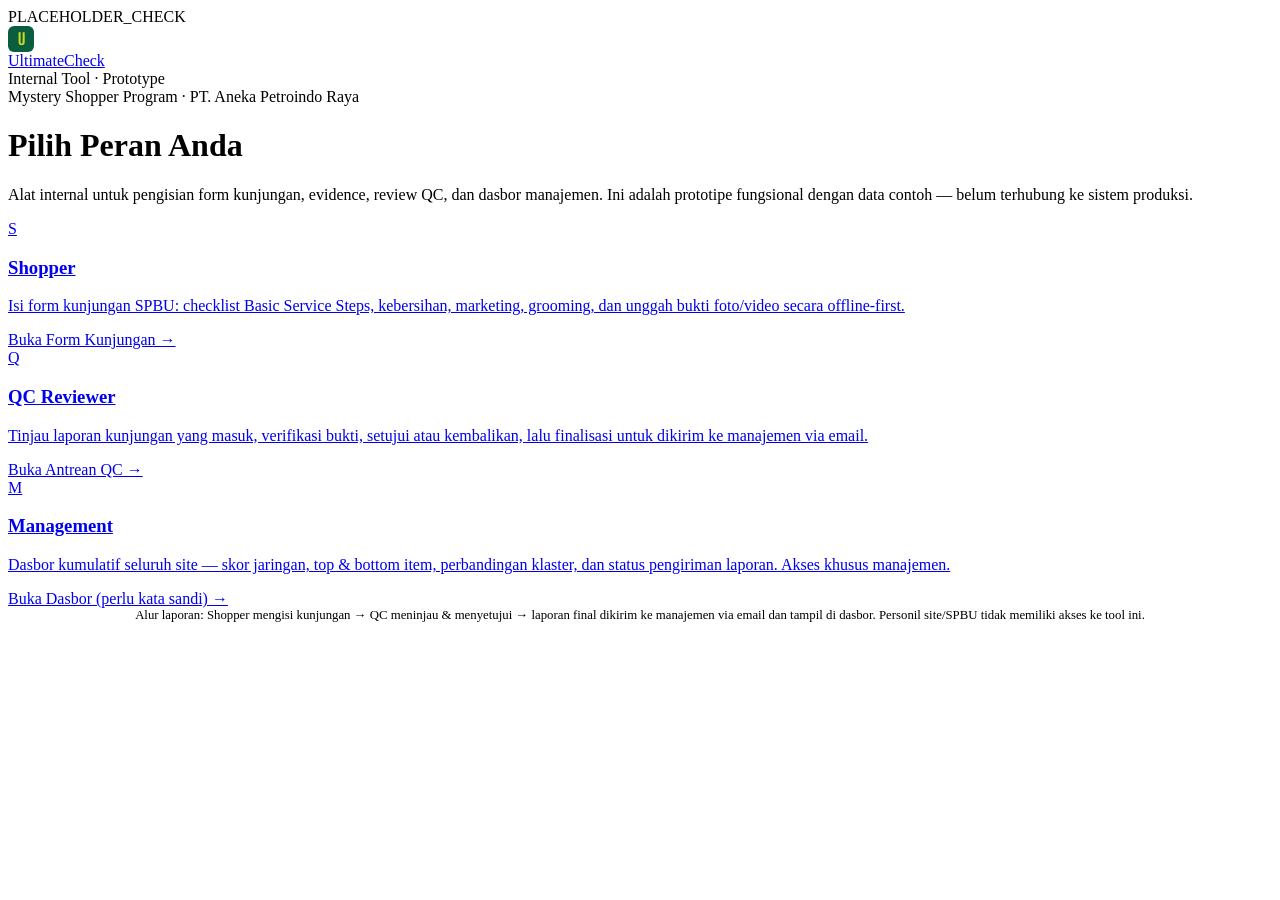
==== index.html @ e3fc6145 "Create index.html" ====
PLACEHOLDER_CHECK<!DOCTYPE html>
<html lang="id">
<head>
<meta charset="UTF-8">
<meta name="viewport" content="width=device-width, initial-scale=1">
<title>UltimateCheck — Internal Tool</title>
<link rel="preconnect" href="https://fonts.googleapis.com">
<link rel="stylesheet" href="https://fonts.googleapis.com/css2?family=Big+Shoulders+Display:wght@600;700;800&family=IBM+Plex+Sans:wght@400;500;600;700&family=IBM+Plex+Mono:wght@400;500;600&display=swap">
<link rel="stylesheet" href="styles.css">
</head>
<body>

  <header class="topbar">
    <a class="brandmark" href="index.html">
      <svg width="26" height="26" viewBox="0 0 26 26" xmlns="http://www.w3.org/2000/svg"><rect width="26" height="26" rx="6" fill="#0B5D3F"/><text x="13" y="19" font-family="Big Shoulders Display,sans-serif" font-size="16" font-weight="800" fill="#C7DB1F" text-anchor="middle">U</text></svg>
      <div class="name">Ultimate<span>Check</span></div>
    </a>
    <div class="right"><span class="role-chip">Internal Tool · Prototype</span></div>
  </header>

  <div class="portal-hero">
    <div class="eyebrow">Mystery Shopper Program · PT. Aneka Petroindo Raya</div>
    <h1>Pilih Peran Anda</h1>
    <p>Alat internal untuk pengisian form kunjungan, evidence, review QC, dan dasbor manajemen. Ini adalah prototipe fungsional dengan data contoh — belum terhubung ke sistem produksi.</p>
  </div>

  <div class="role-grid">
    <a class="role-card" href="shopper.html">
      <div class="icon">S</div>
      <h3>Shopper</h3>
      <p>Isi form kunjungan SPBU: checklist Basic Service Steps, kebersihan, marketing, grooming, dan unggah bukti foto/video secara offline-first.</p>
      <div class="go">Buka Form Kunjungan →</div>
    </a>
    <a class="role-card" href="qc.html">
      <div class="icon">Q</div>
      <h3>QC Reviewer</h3>
      <p>Tinjau laporan kunjungan yang masuk, verifikasi bukti, setujui atau kembalikan, lalu finalisasi untuk dikirim ke manajemen via email.</p>
      <div class="go">Buka Antrean QC →</div>
    </a>
    <a class="role-card" href="dashboard.html">
      <div class="icon">M</div>
      <h3>Management</h3>
      <p>Dasbor kumulatif seluruh site — skor jaringan, top &amp; bottom item, perbandingan klaster, dan status pengiriman laporan. Akses khusus manajemen.</p>
      <div class="go">Buka Dasbor (perlu kata sandi) →</div>
    </a>
  </div>

  <div class="wrap narrow" style="padding-top:0;">
    <div class="card" style="text-align:center; color:var(--ink-soft); font-size:12.8px;">
      Alur laporan: Shopper mengisi kunjungan → QC meninjau &amp; menyetujui → laporan final dikirim ke manajemen via email dan tampil di dasbor. Personil site/SPBU tidak memiliki akses ke tool ini.
    </div>
  </div>

<script src="data.js"></script>
</body>
</html>
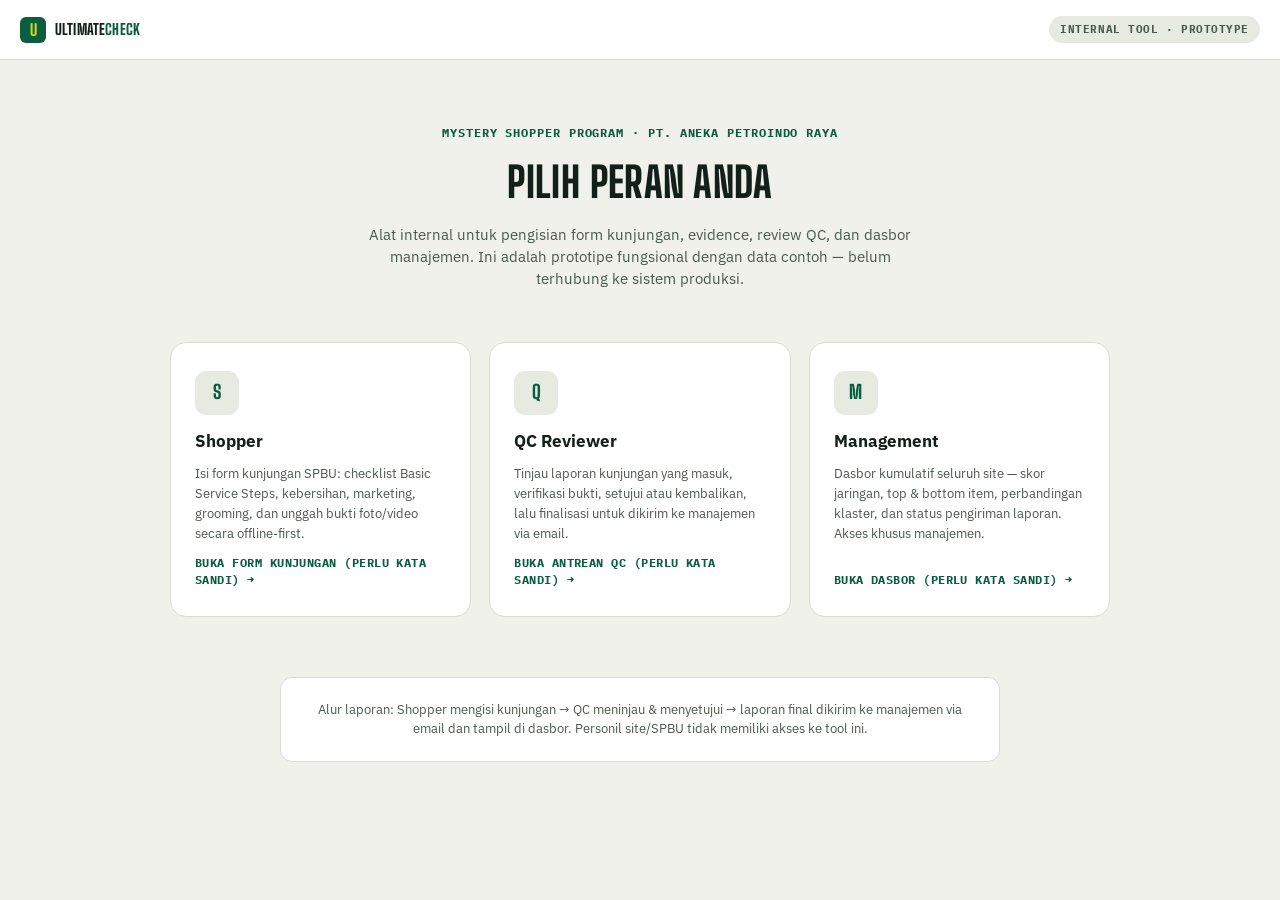
==== commit 0053f9da: "Update index.html" ====
--- a/index.html
+++ b/index.html
@@ -1,4 +1,4 @@
-PLACEHOLDER_CHECK<!DOCTYPE html>
+<!DOCTYPE html>
 <html lang="id">
 <head>
 <meta charset="UTF-8">
@@ -29,13 +29,13 @@
       <div class="icon">S</div>
       <h3>Shopper</h3>
       <p>Isi form kunjungan SPBU: checklist Basic Service Steps, kebersihan, marketing, grooming, dan unggah bukti foto/video secara offline-first.</p>
-      <div class="go">Buka Form Kunjungan →</div>
+      <div class="go">Buka Form Kunjungan (perlu kata sandi) →</div>
     </a>
     <a class="role-card" href="qc.html">
       <div class="icon">Q</div>
       <h3>QC Reviewer</h3>
       <p>Tinjau laporan kunjungan yang masuk, verifikasi bukti, setujui atau kembalikan, lalu finalisasi untuk dikirim ke manajemen via email.</p>
-      <div class="go">Buka Antrean QC →</div>
+      <div class="go">Buka Antrean QC (perlu kata sandi) →</div>
     </a>
     <a class="role-card" href="dashboard.html">
       <div class="icon">M</div>
--- a/styles.css
+++ b/styles.css
@@ -0,0 +1,264 @@
+:root{
+  --ground:#EFF1EA; --surface:#FFFFFF; --surface-2:#E6EAE0;
+  --ink:#13201A; --ink-soft:#4B584E; --ink-faint:#7C8A7A; --line:#D7DDD1;
+  --green:#0B5D3F; --green-strong:#08462F; --green-ink-on:#F5FAF3;
+  --lime:#C7DB1F; --lime-ink-on:#142019;
+  --hazard:#B85A00; --hazard-bg:#FBE9D6; --hazard-line:#E7B888;
+  --bad:#B23B2E; --bad-bg:#F8E1DD; --bad-line:#E7B3AA;
+  --good:#0B5D3F; --good-bg:#E1EEE4; --good-line:#AFCBB9;
+  --font-display:'Big Shoulders Display',system-ui,sans-serif;
+  --font-body:'IBM Plex Sans',system-ui,-apple-system,sans-serif;
+  --font-mono:'IBM Plex Mono',ui-monospace,Menlo,Consolas,monospace;
+  --radius:12px;
+}
+*{box-sizing:border-box;}
+html{scroll-behavior:smooth;}
+body{
+  margin:0; background:var(--ground); color:var(--ink); font-family:var(--font-body);
+  font-size:14.5px; line-height:1.5;
+}
+a{color:inherit;}
+img{max-width:100%;}
+
+/* ---- Topbar ---- */
+.topbar{
+  position:sticky; top:0; z-index:40; background:rgba(255,255,255,.94); backdrop-filter:blur(8px);
+  border-bottom:1px solid var(--line); display:flex; align-items:center; justify-content:space-between;
+  padding:0 20px; height:60px;
+}
+.brandmark{ display:flex; align-items:center; gap:9px; text-decoration:none; }
+.brandmark img{ width:26px; height:26px; }
+.brandmark .name{ font-family:var(--font-display); font-weight:800; text-transform:uppercase; font-size:15px; letter-spacing:.01em; color:var(--ink); }
+.brandmark .name span{ color:var(--green); }
+.topbar .role-chip{
+  font-family:var(--font-mono); font-size:11px; font-weight:700; text-transform:uppercase; letter-spacing:.05em;
+  background:var(--surface-2); color:var(--ink-soft); padding:5px 11px; border-radius:999px;
+}
+.topbar .right{ display:flex; align-items:center; gap:12px; }
+.topbar .who{ font-size:13px; color:var(--ink-soft); }
+.topbar .logout{
+  font-family:var(--font-mono); font-size:11.5px; text-transform:uppercase; letter-spacing:.03em;
+  color:var(--ink-soft); text-decoration:none; border:1px solid var(--line); padding:6px 12px; border-radius:999px;
+}
+.topbar .logout:hover{ border-color:var(--green); color:var(--green); }
+
+.wrap{ max-width:1080px; margin:0 auto; padding:28px 20px 80px; }
+.wrap.narrow{ max-width:760px; }
+
+h1.page-title{ font-family:var(--font-display); font-weight:800; text-transform:uppercase; font-size:27px; letter-spacing:.01em; margin:4px 0 4px; }
+.page-sub{ color:var(--ink-soft); font-size:14px; margin:0 0 24px; max-width:640px; }
+
+/* ---- Buttons ---- */
+.btn{
+  display:inline-flex; align-items:center; justify-content:center; gap:7px;
+  padding:11px 22px; border-radius:999px; font-weight:600; font-size:14px; font-family:var(--font-body);
+  border:1px solid transparent; cursor:pointer; text-decoration:none; transition:transform .12s ease, opacity .12s ease;
+}
+.btn:hover{ transform:translateY(-1px); }
+.btn:disabled{ opacity:.45; cursor:not-allowed; transform:none; }
+.btn-primary{ background:var(--green); color:#fff; box-shadow:0 8px 18px -9px rgba(11,93,63,.6); }
+.btn-primary:hover{ background:var(--green-strong); }
+.btn-ghost{ background:#fff; border-color:var(--line); color:var(--ink); }
+.btn-ghost:hover{ border-color:var(--green); color:var(--green); }
+.btn-danger{ background:#fff; border-color:var(--bad-line); color:var(--bad); }
+.btn-danger:hover{ background:var(--bad-bg); }
+.btn-sm{ padding:7px 15px; font-size:12.5px; }
+.btn-block{ width:100%; }
+
+/* ---- Cards ---- */
+.card{ background:#fff; border:1px solid var(--line); border-radius:var(--radius); padding:22px; }
+.card + .card{ margin-top:16px; }
+
+/* ---- Portal (role select) ---- */
+.portal-hero{ text-align:center; padding:64px 20px 8px; }
+.portal-hero .eyebrow{ font-family:var(--font-mono); font-size:11.5px; letter-spacing:.08em; text-transform:uppercase; color:var(--green); font-weight:700; margin-bottom:10px; }
+.portal-hero h1{ font-family:var(--font-display); font-weight:800; text-transform:uppercase; font-size:clamp(28px,5vw,42px); letter-spacing:.01em; margin:0 0 10px; }
+.portal-hero p{ color:var(--ink-soft); max-width:560px; margin:0 auto; }
+
+.role-grid{ display:grid; grid-template-columns:repeat(3,1fr); gap:18px; max-width:980px; margin:44px auto 0; padding:0 20px 60px; }
+.role-card{
+  background:#fff; border:1px solid var(--line); border-radius:16px; padding:28px 24px; text-decoration:none; color:var(--ink);
+  display:flex; flex-direction:column; gap:10px; transition:box-shadow .15s ease, transform .15s ease;
+}
+.role-card:hover{ box-shadow:0 14px 30px -18px rgba(11,93,63,.35); transform:translateY(-2px); border-color:var(--green); }
+.role-card .icon{
+  width:44px; height:44px; border-radius:11px; background:var(--surface-2); display:flex; align-items:center; justify-content:center;
+  font-family:var(--font-display); font-weight:800; font-size:19px; color:var(--green);
+}
+.role-card h3{ margin:4px 0 0; font-size:17px; }
+.role-card p{ margin:0; color:var(--ink-soft); font-size:13.3px; }
+.role-card .go{ margin-top:auto; font-family:var(--font-mono); font-size:11.5px; text-transform:uppercase; letter-spacing:.04em; color:var(--green); font-weight:700; }
+
+/* ---- Badges / status pills ---- */
+.pill{ display:inline-flex; align-items:center; gap:6px; font-family:var(--font-mono); font-size:11px; font-weight:700; text-transform:uppercase; letter-spacing:.03em; padding:4px 11px; border-radius:999px; }
+.pill .dot{ width:6px; height:6px; border-radius:50%; }
+.pill.pending{ background:var(--hazard-bg); color:var(--hazard); border:1px solid var(--hazard-line); }
+.pill.pending .dot{ background:var(--hazard); }
+.pill.approved{ background:var(--good-bg); color:var(--good); border:1px solid var(--good-line); }
+.pill.approved .dot{ background:var(--good); }
+.pill.critical{ background:var(--bad-bg); color:var(--bad); border:1px solid var(--bad-line); }
+.pill.critical .dot{ background:var(--bad); }
+.pill.rejected{ background:var(--surface-2); color:var(--ink-soft); border:1px solid var(--line); }
+.pill.rejected .dot{ background:var(--ink-faint); }
+.pill.emailed{ background:#E4ECF7; color:#2A4E86; border:1px solid #BFD1EE; }
+.pill.emailed .dot{ background:#2A4E86; }
+
+/* ---- Form (shopper) ---- */
+fieldset.fg{ border:1px solid var(--line); border-radius:var(--radius); padding:0; margin:0 0 14px; background:#fff; }
+fieldset.fg legend{ display:none; }
+.fg-head{
+  display:flex; align-items:center; justify-content:space-between; gap:10px; padding:14px 18px; cursor:pointer;
+  border-bottom:1px solid transparent;
+}
+.fg[open] .fg-head{ border-bottom-color:var(--line); }
+.fg-head .t{ display:flex; align-items:center; gap:10px; }
+.fg-head .num{ font-family:var(--font-mono); font-size:11px; color:var(--green); font-weight:700; background:var(--good-bg); width:24px; height:24px; border-radius:50%; display:flex; align-items:center; justify-content:center; }
+.fg-head h3{ margin:0; font-size:15px; }
+.fg-head .w{ font-family:var(--font-mono); font-size:10.5px; color:var(--ink-faint); }
+.fg-body{ padding:16px 18px 18px; display:flex; flex-direction:column; gap:16px; }
+
+.field{ display:flex; flex-direction:column; gap:7px; }
+.field label.q{ font-size:13.6px; font-weight:600; }
+.field .hint{ font-size:12px; color:var(--ink-faint); }
+.seg{ display:flex; gap:8px; }
+.seg input[type=radio]{ display:none; }
+.seg label{
+  flex:0 0 auto; padding:8px 18px; border:1px solid var(--line); border-radius:999px; font-size:13px; font-weight:600;
+  cursor:pointer; color:var(--ink-soft); background:#fff;
+}
+.seg input[type=radio]:checked + label{ background:var(--green); border-color:var(--green); color:#fff; }
+.seg label.no-opt{ }
+.seg input[type=radio].opt-no:checked + label{ background:var(--bad); border-color:var(--bad); }
+.field select, .field input[type=text], .field input[type=number], .field textarea{
+  font-family:var(--font-body); font-size:13.6px; padding:10px 12px; border:1px solid var(--line); border-radius:8px; background:#fff; color:var(--ink);
+}
+.field textarea{ resize:vertical; min-height:64px; }
+.rating{ display:flex; gap:6px; }
+.rating button{
+  width:38px; height:38px; border-radius:9px; border:1px solid var(--line); background:#fff; font-family:var(--font-mono);
+  font-weight:700; cursor:pointer; color:var(--ink-soft);
+}
+.rating button.active{ background:var(--green); border-color:var(--green); color:#fff; }
+
+.evidence-row{ display:flex; flex-wrap:wrap; gap:12px; }
+.evidence-slot{
+  width:120px; display:flex; flex-direction:column; gap:6px;
+}
+.evidence-box{
+  width:120px; height:90px; border:1.5px dashed var(--line); border-radius:9px; background:var(--surface-2);
+  display:flex; align-items:center; justify-content:center; overflow:hidden; position:relative; cursor:pointer;
+}
+.evidence-box img, .evidence-box video{ width:100%; height:100%; object-fit:cover; }
+.evidence-box .plus{ font-family:var(--font-display); font-size:22px; color:var(--ink-faint); }
+.evidence-slot .lbl{ font-size:11px; color:var(--ink-soft); text-align:center; }
+.evidence-slot input[type=file]{ display:none; }
+.evidence-badge{ position:absolute; top:4px; right:4px; background:var(--green); color:#fff; font-family:var(--font-mono); font-size:9px; padding:2px 5px; border-radius:4px; }
+
+.crit-flag{
+  display:flex; gap:10px; align-items:flex-start; background:var(--bad-bg); border:1px solid var(--bad-line); border-radius:9px;
+  padding:12px 14px; font-size:13px; color:#7A2A20; margin:6px 0 0;
+}
+.crit-flag b{ display:block; font-family:var(--font-mono); text-transform:uppercase; font-size:10.5px; letter-spacing:.04em; margin-bottom:2px; }
+
+.offline-badge{
+  display:inline-flex; align-items:center; gap:6px; font-family:var(--font-mono); font-size:11px; color:var(--ink-faint);
+}
+.offline-badge .dot{ width:6px; height:6px; border-radius:50%; background:var(--lime); border:1px solid #a7bc17; }
+
+.form-footer{
+  position:sticky; bottom:0; background:rgba(239,241,234,.96); backdrop-filter:blur(6px); border-top:1px solid var(--line);
+  padding:14px 0; margin-top:22px; display:flex; align-items:center; justify-content:space-between; gap:14px;
+}
+
+/* ---- Tables ---- */
+table.list{ width:100%; border-collapse:collapse; font-size:13.3px; }
+table.list th{ text-align:left; font-family:var(--font-mono); font-size:10.5px; text-transform:uppercase; letter-spacing:.04em; color:var(--ink-faint); padding:8px 10px; border-bottom:1px solid var(--ink); }
+table.list td{ padding:11px 10px; border-bottom:1px solid var(--line); vertical-align:middle; }
+table.list tr:hover td{ background:var(--surface-2); }
+table.list a.row-link{ text-decoration:none; color:inherit; display:block; }
+
+/* ---- Detail view ---- */
+.id-card{
+  display:grid; grid-template-columns:repeat(4,1fr); gap:0; border:1px solid var(--line); border-radius:var(--radius); overflow:hidden; margin-bottom:18px;
+}
+.id-cell{ padding:12px 14px; border-right:1px solid var(--line); }
+.id-cell:last-child{ border-right:none; }
+.id-cell .k{ font-family:var(--font-mono); font-size:10px; text-transform:uppercase; letter-spacing:.05em; color:var(--ink-faint); margin-bottom:3px; }
+.id-cell .v{ font-weight:600; font-size:14px; }
+
+.scorewrap{ display:flex; gap:16px; margin-bottom:18px; align-items:stretch; }
+.scorebig{ flex:0 0 160px; background:var(--green); color:var(--green-ink-on); border-radius:12px; padding:18px; display:flex; flex-direction:column; justify-content:center; align-items:center; text-align:center; }
+.scorebig .num{ font-family:var(--font-display); font-size:40px; font-weight:800; line-height:.9; }
+.scorebig .max{ font-family:var(--font-mono); font-size:10px; opacity:.8; margin-top:2px; }
+.scorebig .tier{ margin-top:9px; background:var(--lime); color:var(--lime-ink-on); font-family:var(--font-mono); font-weight:700; font-size:10px; padding:4px 12px; border-radius:999px; text-transform:uppercase; letter-spacing:.04em; }
+.catscore{ flex:1; display:flex; flex-direction:column; justify-content:center; gap:8px; }
+.cat-row{ display:flex; align-items:center; gap:10px; }
+.cat-row .cat-label{ width:230px; font-size:13px; }
+.cat-row .cat-w{ font-family:var(--font-mono); font-size:10.5px; color:var(--ink-faint); width:34px; }
+.cat-row .track{ flex:1; height:9px; background:var(--surface-2); border-radius:5px; overflow:hidden; }
+.cat-row .fill{ height:100%; background:var(--green); border-radius:5px; }
+.cat-row .pct{ font-family:var(--font-mono); font-weight:600; font-size:12.5px; width:38px; text-align:right; }
+
+.photogrid{ display:grid; grid-template-columns:repeat(4,1fr); gap:10px; }
+.photocard{ border:1px solid var(--line); border-radius:9px; overflow:hidden; background:#fff; }
+.photocard img, .photocard video{ width:100%; height:96px; object-fit:cover; display:block; }
+.photocard .cap{ padding:7px 9px; font-size:11.5px; color:var(--ink-soft); }
+
+/* ---- Login gate ---- */
+.gate-wrap{ min-height:calc(100vh - 60px); display:flex; align-items:center; justify-content:center; padding:20px; }
+.gate-card{ background:#fff; border:1px solid var(--line); border-radius:16px; padding:36px 32px; max-width:380px; width:100%; text-align:center; }
+.gate-card .icon{ width:52px; height:52px; border-radius:14px; background:var(--good-bg); color:var(--green); display:flex; align-items:center; justify-content:center; margin:0 auto 16px; font-family:var(--font-display); font-weight:800; font-size:22px; }
+.gate-card h2{ margin:0 0 6px; font-size:19px; }
+.gate-card p{ color:var(--ink-soft); font-size:13.3px; margin:0 0 20px; }
+.gate-card input{ width:100%; padding:12px 14px; border:1px solid var(--line); border-radius:9px; font-size:14px; margin-bottom:10px; font-family:var(--font-body); }
+.gate-error{ color:var(--bad); font-size:12.5px; margin:-4px 0 12px; min-height:14px; }
+.gate-note{ margin-top:18px; font-size:11.3px; color:var(--ink-faint); background:var(--surface-2); border-radius:8px; padding:9px 11px; }
+
+/* ---- Highlights (dashboard) ---- */
+.stat-strip{ display:flex; gap:10px; margin:14px 0 8px; flex-wrap:wrap; }
+.stat-tile{ flex:1; min-width:140px; border:1px solid var(--line); border-radius:10px; padding:12px 14px; background:#fff; }
+.stat-tile .k{ font-family:var(--font-mono); font-size:10px; text-transform:uppercase; letter-spacing:.04em; color:var(--ink-faint); }
+.stat-tile .v{ font-family:var(--font-display); font-weight:800; font-size:22px; margin-top:2px; }
+.stat-tile .v span{ font-family:var(--font-mono); font-weight:600; font-size:10.5px; color:var(--ink-faint); }
+
+.highlight-wrap{ display:flex; gap:16px; margin-top:6px; flex-wrap:wrap; }
+.highlight-col{ flex:1; min-width:280px; }
+.highlight-head{ display:flex; align-items:center; gap:8px; margin-bottom:10px; }
+.highlight-head .dot{ width:9px; height:9px; border-radius:50%; }
+.highlight-head.good .dot{ background:var(--good); } .highlight-head.bad .dot{ background:var(--bad); }
+.highlight-head b{ font-family:var(--font-mono); text-transform:uppercase; font-size:11px; letter-spacing:.04em; }
+.highlight-head.good b{ color:var(--good); } .highlight-head.bad b{ color:var(--bad); }
+.hl-item{ display:flex; align-items:center; gap:12px; border-radius:9px; padding:11px 13px; margin-bottom:8px; }
+.hl-item.good{ background:var(--good-bg); } .hl-item.bad{ background:var(--bad-bg); }
+.hl-rank{ font-family:var(--font-display); font-weight:800; font-size:18px; flex:0 0 22px; }
+.hl-item.good .hl-rank{ color:var(--good); } .hl-item.bad .hl-rank{ color:var(--bad); }
+.hl-body{ flex:1; } .hl-body .t{ font-size:13.3px; font-weight:600; } .hl-body .s{ font-size:11.5px; color:var(--ink-soft); }
+.hl-pct{ font-family:var(--font-mono); font-weight:700; font-size:16px; flex:0 0 auto; }
+.hl-item.good .hl-pct{ color:var(--good); } .hl-item.bad .hl-pct{ color:var(--bad); }
+
+.section-h{ display:flex; align-items:baseline; gap:8px; margin:30px 0 12px; padding-bottom:7px; border-bottom:2px solid var(--ink); }
+.section-h h2{ font-family:var(--font-display); text-transform:uppercase; font-weight:700; font-size:16px; letter-spacing:.01em; margin:0; }
+.section-h .w{ font-family:var(--font-mono); font-size:10.5px; color:var(--green); font-weight:700; }
+
+.tier-chip{ font-family:var(--font-mono); font-size:9.5px; font-weight:700; text-transform:uppercase; padding:3px 9px; border-radius:999px; letter-spacing:.03em; }
+.tier-chip.good{ background:var(--good-bg); color:var(--good); }
+.tier-chip.watch{ background:var(--hazard-bg); color:var(--hazard); }
+.tier-chip.bad{ background:var(--bad-bg); color:var(--bad); }
+
+.toast{
+  position:fixed; bottom:22px; left:50%; transform:translateX(-50%) translateY(20px); opacity:0; pointer-events:none;
+  background:var(--ink); color:#fff; padding:12px 20px; border-radius:999px; font-size:13px; font-weight:600;
+  box-shadow:0 12px 26px -12px rgba(0,0,0,.4); transition:all .25s ease; z-index:100; display:flex; align-items:center; gap:8px;
+}
+.toast.show{ opacity:1; transform:translateX(-50%) translateY(0); pointer-events:auto; }
+.toast .dot{ width:7px; height:7px; border-radius:50%; background:var(--lime); }
+
+.empty{ text-align:center; padding:50px 20px; color:var(--ink-faint); }
+
+@media (max-width:760px){
+  .role-grid{ grid-template-columns:1fr; }
+  .id-card{ grid-template-columns:repeat(2,1fr); }
+  .photogrid{ grid-template-columns:repeat(2,1fr); }
+  .scorewrap{ flex-direction:column; }
+  .cat-row .cat-label{ width:auto; flex:1; }
+}
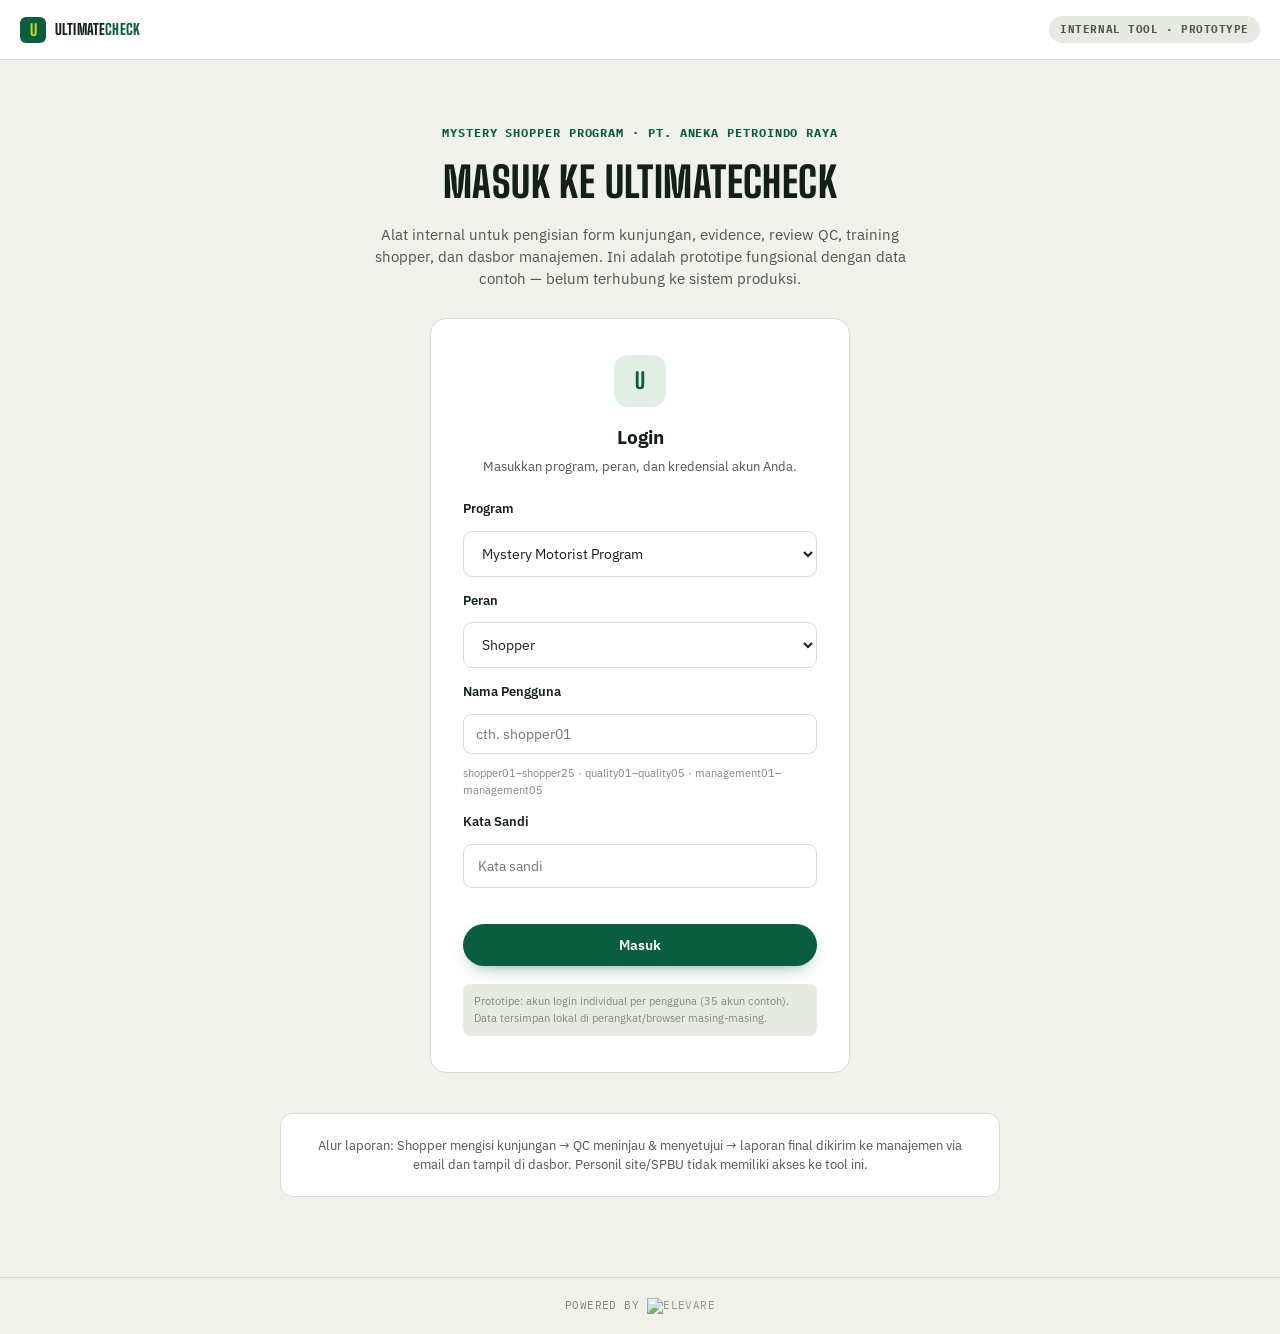
==== commit 8e98a8f4: "Add unified login, training module, Elevare branding, ref numbering, report downloads" ====
--- a/index.html
+++ b/index.html
@@ -20,29 +20,48 @@
 
   <div class="portal-hero">
     <div class="eyebrow">Mystery Shopper Program · PT. Aneka Petroindo Raya</div>
-    <h1>Pilih Peran Anda</h1>
-    <p>Alat internal untuk pengisian form kunjungan, evidence, review QC, dan dasbor manajemen. Ini adalah prototipe fungsional dengan data contoh — belum terhubung ke sistem produksi.</p>
+    <h1>Masuk ke UltimateCheck</h1>
+    <p>Alat internal untuk pengisian form kunjungan, evidence, review QC, training shopper, dan dasbor manajemen. Ini adalah prototipe fungsional dengan data contoh — belum terhubung ke sistem produksi.</p>
   </div>
 
-  <div class="role-grid">
-    <a class="role-card" href="shopper.html">
-      <div class="icon">S</div>
-      <h3>Shopper</h3>
-      <p>Isi form kunjungan SPBU: checklist Basic Service Steps, kebersihan, marketing, grooming, dan unggah bukti foto/video secara offline-first.</p>
-      <div class="go">Buka Form Kunjungan (perlu kata sandi) →</div>
-    </a>
-    <a class="role-card" href="qc.html">
-      <div class="icon">Q</div>
-      <h3>QC Reviewer</h3>
-      <p>Tinjau laporan kunjungan yang masuk, verifikasi bukti, setujui atau kembalikan, lalu finalisasi untuk dikirim ke manajemen via email.</p>
-      <div class="go">Buka Antrean QC (perlu kata sandi) →</div>
-    </a>
-    <a class="role-card" href="dashboard.html">
-      <div class="icon">M</div>
-      <h3>Management</h3>
-      <p>Dasbor kumulatif seluruh site — skor jaringan, top &amp; bottom item, perbandingan klaster, dan status pengiriman laporan. Akses khusus manajemen.</p>
-      <div class="go">Buka Dasbor (perlu kata sandi) →</div>
-    </a>
+  <div class="gate-wrap" style="min-height:auto; padding:20px 20px 40px;">
+    <div class="login-card">
+      <div class="icon">U</div>
+      <h2>Login</h2>
+      <p class="lead">Masukkan program, peran, dan kredensial akun Anda.</p>
+
+      <form id="loginForm">
+        <div class="field">
+          <label class="q" for="f_program">Program</label>
+          <select id="f_program">
+            <option value="mmp">Mystery Motorist Program</option>
+            <option value="training">Training</option>
+          </select>
+        </div>
+        <div class="field">
+          <label class="q" for="f_role">Peran</label>
+          <select id="f_role">
+            <option value="shopper">Shopper</option>
+            <option value="qc">Quality Checker</option>
+            <option value="management">Management</option>
+          </select>
+        </div>
+        <div id="mgmtTrainingNote" class="login-note" style="display:none;">Management tidak memiliki akses ke Training.</div>
+        <div class="field">
+          <label class="q" for="f_username">Nama Pengguna</label>
+          <input type="text" id="f_username" autocomplete="username" placeholder="cth. shopper01">
+          <div class="login-hint">shopper01–shopper25 · quality01–quality05 · management01–management05</div>
+        </div>
+        <div class="field">
+          <label class="q" for="f_password">Kata Sandi</label>
+          <input type="password" id="f_password" autocomplete="current-password" placeholder="Kata sandi">
+        </div>
+        <div class="gate-error" id="loginError"></div>
+        <button type="submit" class="btn btn-primary btn-block" id="loginBtn">Masuk</button>
+      </form>
+
+      <div class="gate-note">Prototipe: akun login individual per pengguna (35 akun contoh). Data tersimpan lokal di perangkat/browser masing-masing.</div>
+    </div>
   </div>
 
   <div class="wrap narrow" style="padding-top:0;">
@@ -51,6 +70,9 @@
     </div>
   </div>
 
+  <footer class="site-footer"><span>Powered by</span><img src="assets/elevare-logo.png" alt="Elevare"></footer>
+
 <script src="data.js"></script>
+<script src="index.js"></script>
 </body>
 </html>
--- a/styles.css
+++ b/styles.css
@@ -153,6 +153,24 @@
 .evidence-slot .lbl{ font-size:11px; color:var(--ink-soft); text-align:center; }
 .evidence-slot input[type=file]{ display:none; }
 .evidence-badge{ position:absolute; top:4px; right:4px; background:var(--green); color:#fff; font-family:var(--font-mono); font-size:9px; padding:2px 5px; border-radius:4px; }
+
+.item-evidence{
+  margin-top:2px; display:flex; align-items:center; gap:10px; background:var(--hazard-bg); border:1px solid var(--hazard-line);
+  border-radius:9px; padding:10px 12px;
+}
+.item-evidence.filled{ background:var(--good-bg); border-color:var(--good-line); }
+.item-evidence-box{
+  width:56px; height:44px; border:1.5px dashed var(--hazard-line); border-radius:7px; background:#fff;
+  display:flex; align-items:center; justify-content:center; overflow:hidden; position:relative; cursor:pointer; flex:0 0 auto;
+}
+.item-evidence.filled .item-evidence-box{ border-color:var(--good-line); border-style:solid; }
+.item-evidence-box img{ width:100%; height:100%; object-fit:cover; }
+.item-evidence-box .plus{ font-family:var(--font-display); font-size:16px; color:var(--hazard); }
+.item-evidence input[type=file]{ display:none; }
+.item-evidence-hint{ font-size:11.5px; color:#7A4A1A; }
+.item-evidence.filled .item-evidence-hint{ color:var(--good); }
+.item-evidence-req{ font-family:var(--font-mono); font-size:9px; font-weight:700; text-transform:uppercase; letter-spacing:.03em; color:var(--hazard); display:block; margin-bottom:2px; }
+.item-evidence.filled .item-evidence-req{ color:var(--good); }
 
 .crit-flag{
   display:flex; gap:10px; align-items:flex-start; background:var(--bad-bg); border:1px solid var(--bad-line); border-radius:9px;
@@ -255,6 +273,49 @@
 
 .empty{ text-align:center; padding:50px 20px; color:var(--ink-faint); }
 
+/* ---- Ref badge (question numbering matching PDF site report) ---- */
+.ref-tag{
+  font-family:var(--font-mono); font-size:10px; font-weight:700; color:var(--green);
+  background:var(--good-bg); padding:1px 6px; border-radius:5px; margin-right:6px; display:inline-block;
+}
+
+/* ---- Site footer (Elevare branding) ---- */
+.site-footer{
+  display:flex; align-items:center; justify-content:center; gap:8px;
+  padding:20px 20px calc(20px + env(safe-area-inset-bottom,0px));
+  border-top:1px solid var(--line); color:var(--ink-faint); font-family:var(--font-mono);
+  font-size:10.5px; letter-spacing:.04em; text-transform:uppercase;
+}
+.site-footer img{ height:16px; width:auto; opacity:.85; }
+
+/* ---- Login page ---- */
+.login-card{ background:#fff; border:1px solid var(--line); border-radius:16px; padding:36px 32px; max-width:420px; width:100%; }
+.login-card .icon{ width:52px; height:52px; border-radius:14px; background:var(--good-bg); color:var(--green); display:flex; align-items:center; justify-content:center; margin:0 auto 16px; font-family:var(--font-display); font-weight:800; font-size:22px; }
+.login-card h2{ margin:0 0 6px; font-size:19px; text-align:center; }
+.login-card p.lead{ color:var(--ink-soft); font-size:13.3px; margin:0 0 22px; text-align:center; }
+.login-card .field{ margin-bottom:14px; }
+.login-card label.q{ display:block; font-size:12.5px; font-weight:600; margin-bottom:6px; }
+.login-card select, .login-card input{
+  width:100%; padding:12px 14px; border:1px solid var(--line); border-radius:9px; font-size:14px; font-family:var(--font-body); background:#fff; color:var(--ink);
+}
+.login-hint{ font-size:11px; color:var(--ink-faint); margin-top:4px; }
+.login-note{ font-size:12px; color:var(--hazard); background:var(--hazard-bg); border:1px solid var(--hazard-line); border-radius:8px; padding:9px 11px; margin:2px 0 14px; }
+.gate-note{ margin-top:18px; font-size:11.3px; color:var(--ink-faint); background:var(--surface-2); border-radius:8px; padding:9px 11px; }
+
+/* ---- Training ---- */
+.test-grid{ display:flex; flex-direction:column; gap:10px; }
+.test-card{ border:1px solid var(--line); border-radius:var(--radius); padding:16px 18px; background:#fff; display:flex; align-items:center; justify-content:space-between; gap:14px; flex-wrap:wrap; }
+.test-card .t{ font-family:var(--font-display); font-weight:800; font-size:16px; text-transform:uppercase; }
+.test-card .s{ font-size:12px; color:var(--ink-soft); margin-top:2px; }
+.pass-banner{ display:flex; align-items:center; gap:12px; border-radius:var(--radius); padding:16px 20px; margin-bottom:18px; }
+.pass-banner.pass{ background:var(--good-bg); border:1px solid var(--good-line); color:var(--good); }
+.pass-banner.fail{ background:var(--hazard-bg); border:1px solid var(--hazard-line); color:var(--hazard); }
+.pass-banner .big{ font-family:var(--font-display); font-weight:800; font-size:20px; text-transform:uppercase; }
+.score-pill{ font-family:var(--font-mono); font-weight:700; font-size:12px; padding:4px 11px; border-radius:999px; }
+.score-pill.perfect{ background:var(--good-bg); color:var(--good); border:1px solid var(--good-line); }
+.score-pill.partial{ background:var(--hazard-bg); color:var(--hazard); border:1px solid var(--hazard-line); }
+.score-pill.pending{ background:var(--surface-2); color:var(--ink-faint); border:1px solid var(--line); }
+
 @media (max-width:760px){
   .role-grid{ grid-template-columns:1fr; }
   .id-card{ grid-template-columns:repeat(2,1fr); }
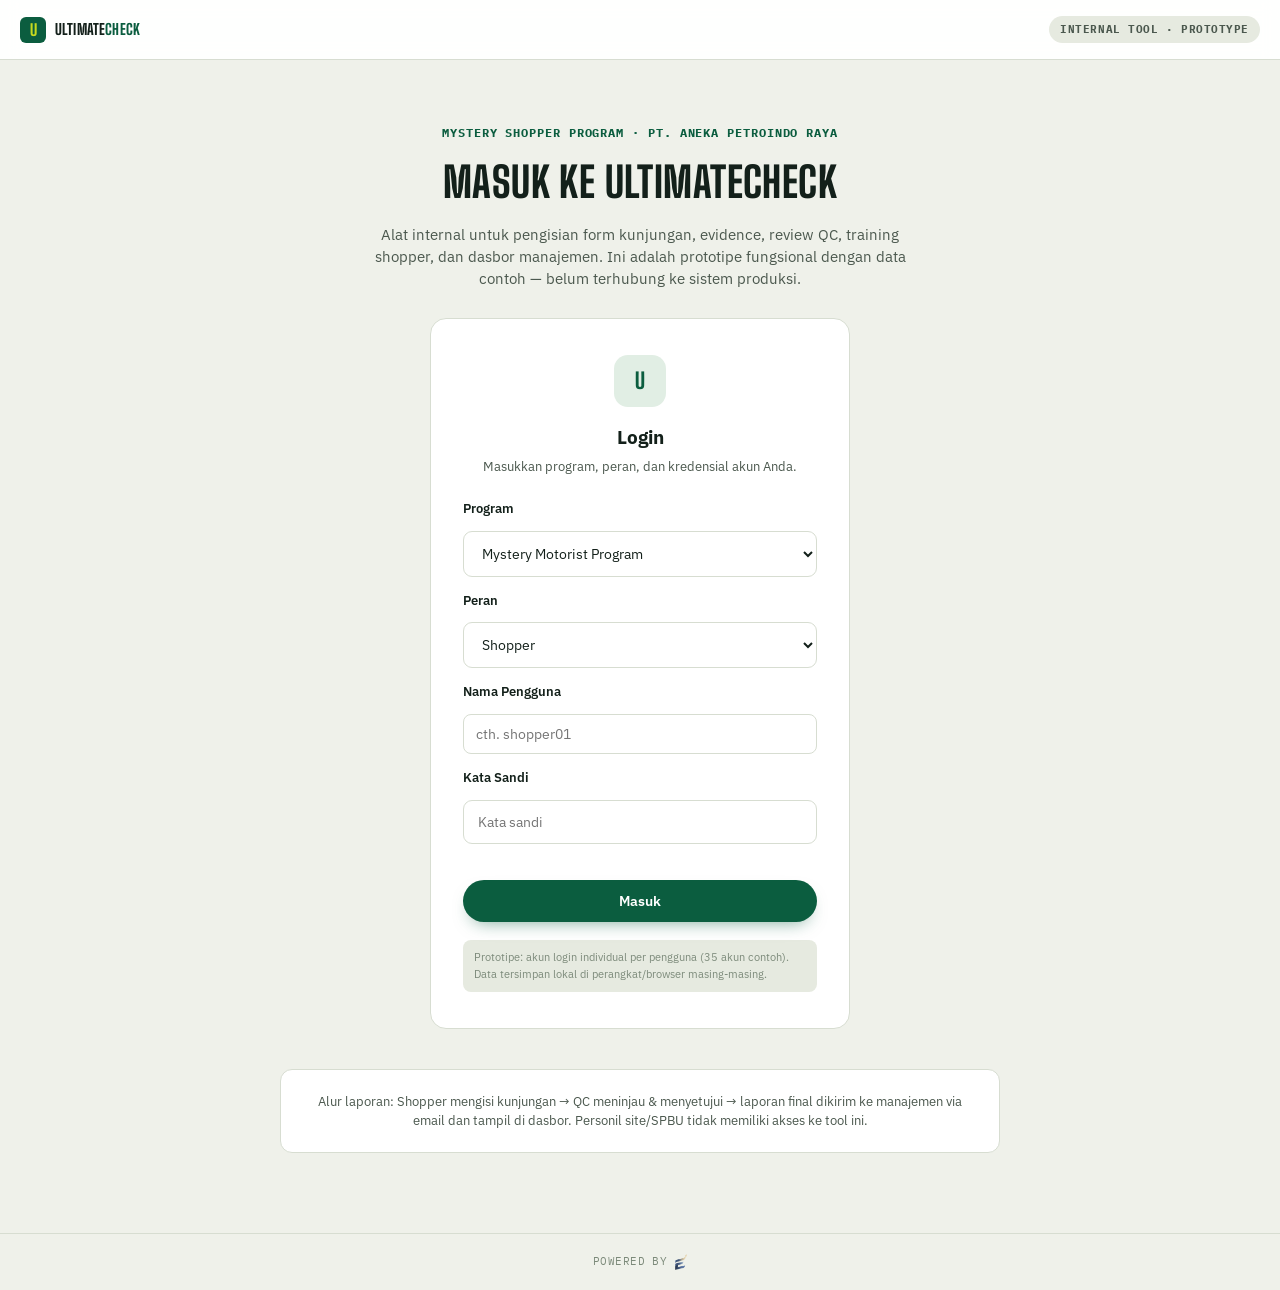
==== commit 303e658c: "Remove login username hint" ====
--- a/index.html
+++ b/index.html
@@ -50,7 +50,6 @@
         <div class="field">
           <label class="q" for="f_username">Nama Pengguna</label>
           <input type="text" id="f_username" autocomplete="username" placeholder="cth. shopper01">
-          <div class="login-hint">shopper01–shopper25 · quality01–quality05 · management01–management05</div>
         </div>
         <div class="field">
           <label class="q" for="f_password">Kata Sandi</label>
